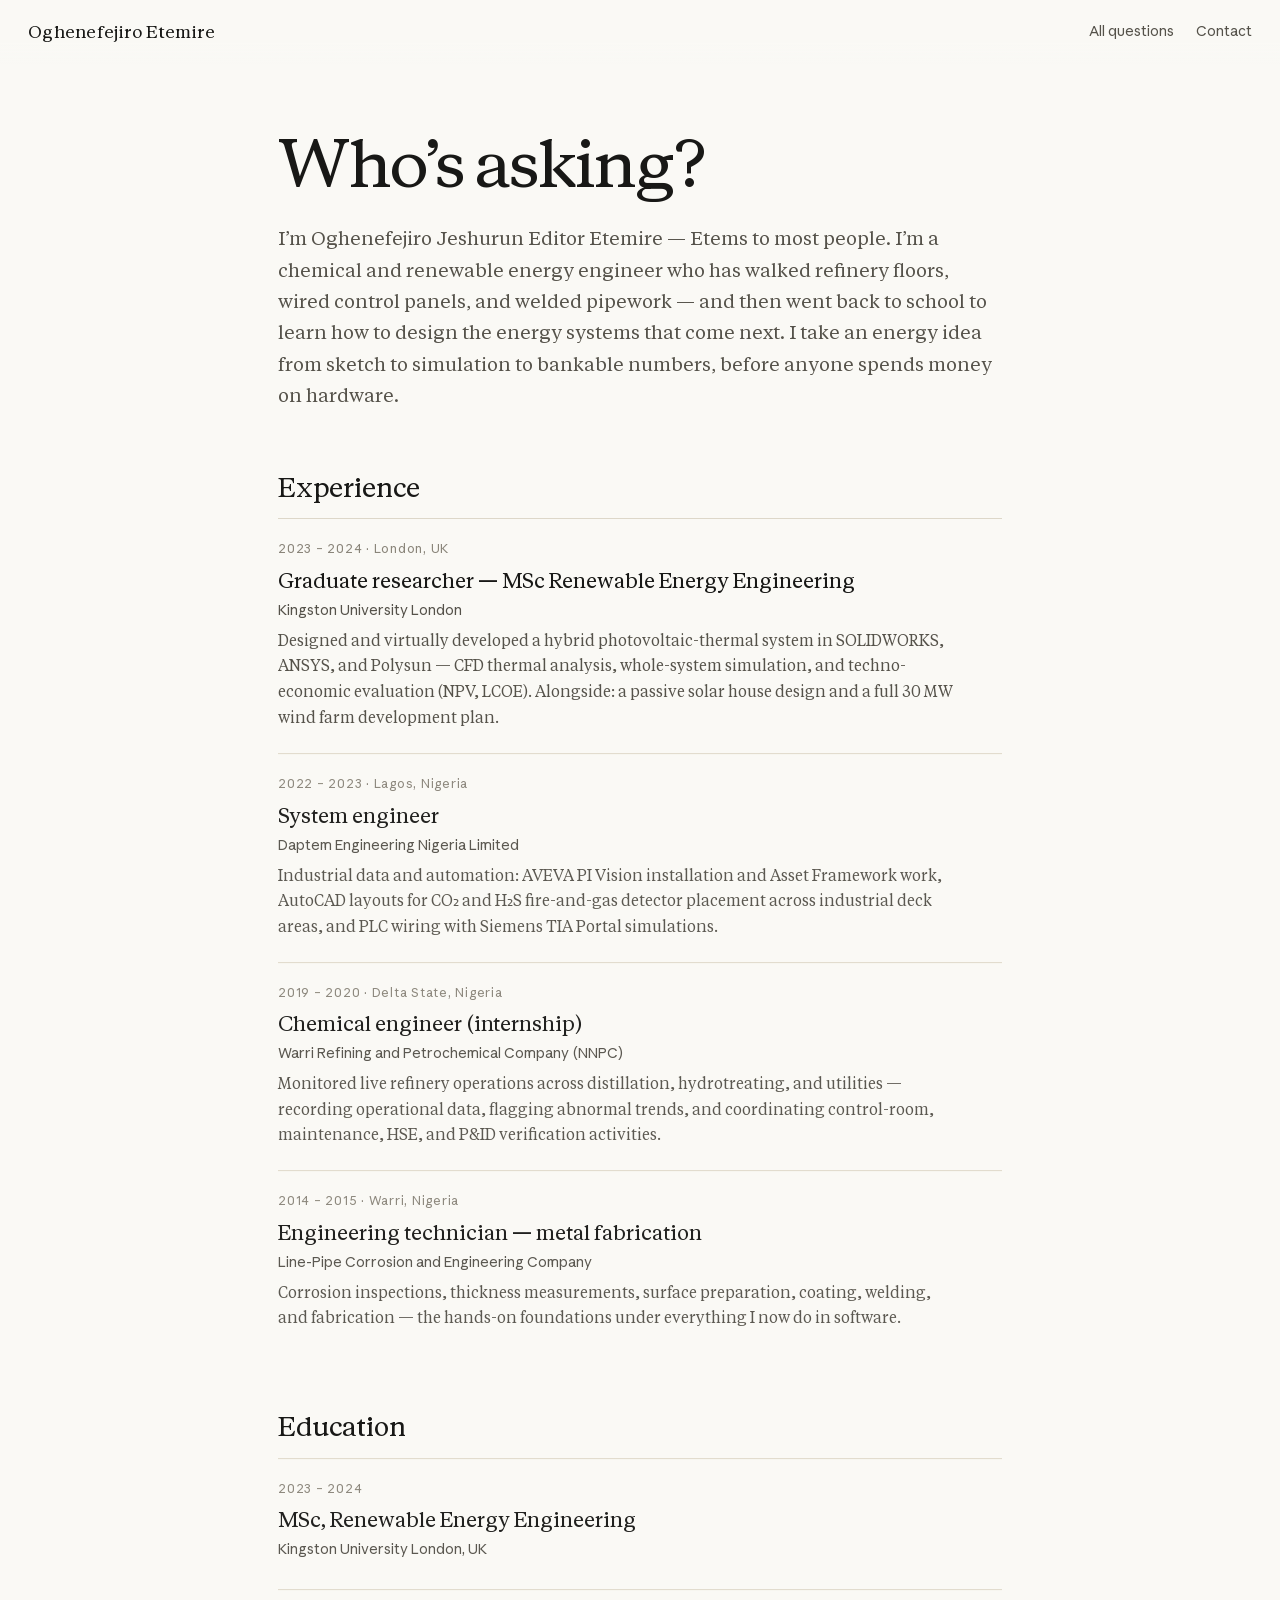
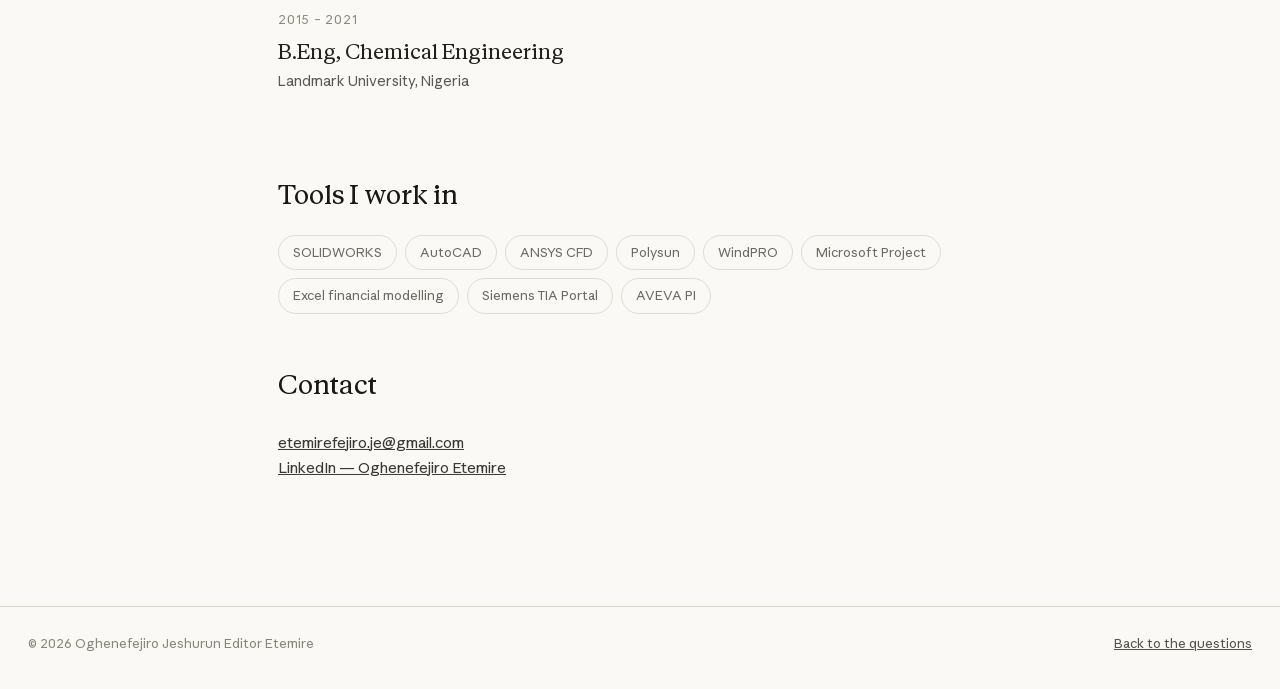
==== about.html @ af683b10 "Portfolio site: question-led constellation homepage, three case studies, interactive Orkney map" ====
<!DOCTYPE html>
<html lang="en">
<head>
<meta charset="utf-8">
<meta name="viewport" content="width=device-width, initial-scale=1">
<title>About — Oghenefejiro Etemire</title>
<meta name="description" content="Chemical and renewable energy engineer: refinery floors, fabrication workshops, industrial automation, and an MSc in Renewable Energy Engineering.">
<link rel="stylesheet" href="css/main.css">
</head>
<body class="no-js">
<script>document.body.classList.remove('no-js')</script>

<header class="top on-paper">
  <a class="brand" href="index.html"><strong>Oghenefejiro Etemire</strong></a>
  <nav>
    <a href="index.html">All questions</a>
    <a href="mailto:etemirefejiro.je@gmail.com">Contact</a>
  </nav>
</header>

<main class="about">
  <h1>Who&rsquo;s asking?</h1>
  <p class="lede">I&rsquo;m Oghenefejiro Jeshurun Editor Etemire &mdash; Etems to most people. I&rsquo;m a chemical and renewable energy engineer who has walked refinery floors, wired control panels, and welded pipework &mdash; and then went back to school to learn how to design the energy systems that come next. I take an energy idea from sketch to simulation to bankable numbers, before anyone spends money on hardware.</p>

  <h2>Experience</h2>

  <div class="xp will-reveal">
    <p class="when">2023 &ndash; 2024 &middot; London, UK</p>
    <h3>Graduate researcher &mdash; MSc Renewable Energy Engineering</h3>
    <p class="org">Kingston University London</p>
    <p>Designed and virtually developed a hybrid photovoltaic-thermal system in SOLIDWORKS, ANSYS, and Polysun &mdash; CFD thermal analysis, whole-system simulation, and techno-economic evaluation (NPV, LCOE). Alongside: a passive solar house design and a full 30&thinsp;MW wind farm development plan.</p>
  </div>

  <div class="xp will-reveal">
    <p class="when">2022 &ndash; 2023 &middot; Lagos, Nigeria</p>
    <h3>System engineer</h3>
    <p class="org">Daptem Engineering Nigeria Limited</p>
    <p>Industrial data and automation: AVEVA PI Vision installation and Asset Framework work, AutoCAD layouts for CO&#8322; and H&#8322;S fire-and-gas detector placement across industrial deck areas, and PLC wiring with Siemens TIA Portal simulations.</p>
  </div>

  <div class="xp will-reveal">
    <p class="when">2019 &ndash; 2020 &middot; Delta State, Nigeria</p>
    <h3>Chemical engineer (internship)</h3>
    <p class="org">Warri Refining and Petrochemical Company (NNPC)</p>
    <p>Monitored live refinery operations across distillation, hydrotreating, and utilities &mdash; recording operational data, flagging abnormal trends, and coordinating control-room, maintenance, HSE, and P&amp;ID verification activities.</p>
  </div>

  <div class="xp will-reveal">
    <p class="when">2014 &ndash; 2015 &middot; Warri, Nigeria</p>
    <h3>Engineering technician &mdash; metal fabrication</h3>
    <p class="org">Line-Pipe Corrosion and Engineering Company</p>
    <p>Corrosion inspections, thickness measurements, surface preparation, coating, welding, and fabrication &mdash; the hands-on foundations under everything I now do in software.</p>
  </div>

  <h2>Education</h2>
  <div class="xp will-reveal">
    <p class="when">2023 &ndash; 2024</p>
    <h3>MSc, Renewable Energy Engineering</h3>
    <p class="org">Kingston University London, UK</p>
  </div>
  <div class="xp will-reveal">
    <p class="when">2015 &ndash; 2021</p>
    <h3>B.Eng, Chemical Engineering</h3>
    <p class="org">Landmark University, Nigeria</p>
  </div>

  <h2>Tools I work in</h2>
  <div class="pill-row will-reveal">
    <span class="pill">SOLIDWORKS</span>
    <span class="pill">AutoCAD</span>
    <span class="pill">ANSYS CFD</span>
    <span class="pill">Polysun</span>
    <span class="pill">WindPRO</span>
    <span class="pill">Microsoft Project</span>
    <span class="pill">Excel financial modelling</span>
    <span class="pill">Siemens TIA Portal</span>
    <span class="pill">AVEVA PI</span>
  </div>

  <h2>Contact</h2>
  <div class="contact-block will-reveal">
    <p><a href="mailto:etemirefejiro.je@gmail.com">etemirefejiro.je@gmail.com</a></p>
    <p><a href="https://www.linkedin.com/in/oghenefejiro-etemire-bb368b223" target="_blank" rel="noopener">LinkedIn &mdash; Oghenefejiro Etemire</a></p>
  </div>
</main>

<footer class="site-foot">
  <span>&copy; 2026 Oghenefejiro Jeshurun Editor Etemire</span>
  <a href="index.html">Back to the questions</a>
</footer>

<script src="vendor/gsap.min.js"></script>
<script src="vendor/ScrollTrigger.min.js"></script>
<script src="js/case.js"></script>
</body>
</html>
---- css/main.css ----
/* ============ Etems — design system ============ */

@font-face {
  font-family: "Etems Display";
  src: url("../assets/fonts/AnthropicSerif_Roman_Web-s.p.0974051x8mlf0.woff2") format("woff2");
  font-weight: 400; font-style: normal; font-display: swap;
}
@font-face {
  font-family: "Etems Display";
  src: url("../assets/fonts/AnthropicSerif_Italic_Web-s.p.0gh_wrgthn62t.woff2") format("woff2");
  font-weight: 400; font-style: italic; font-display: swap;
}
@font-face {
  font-family: "Etems Sans";
  src: url("../assets/fonts/AnthropicSans_Roman_Web-s.p.0g0iw7wqvowb5.woff2") format("woff2");
  font-weight: 400; font-style: normal; font-display: swap;
}
@font-face {
  font-family: "Etems Text";
  src: url("../assets/fonts/TiemposText_Regular-s.p.0w24c-~q~094g.woff2") format("woff2");
  font-weight: 400; font-style: normal; font-display: swap;
}

:root {
  --paper: #faf9f5;
  --paper-deep: #f0ede4;
  --ink: #181816;
  --ink-soft: #55524a;
  --ink-faint: #8a857a;
  --hair: #ddd7c9;
  --house: #a56a2f;
  --wind: #33658a;
  --pvt: #bc4b26;
  --serif: "Etems Display", "Fraunces", Georgia, serif;
  --text: "Etems Text", "Source Serif 4", Georgia, serif;
  --sans: "Etems Sans", "Inter", -apple-system, "Segoe UI", sans-serif;
}

* { margin: 0; padding: 0; box-sizing: border-box; }
html { scroll-behavior: smooth; }
body {
  background: var(--paper);
  color: var(--ink);
  font-family: var(--text);
  font-size: 17px;
  line-height: 1.65;
  -webkit-font-smoothing: antialiased;
}
img { max-width: 100%; display: block; }
a { color: inherit; }

::selection { background: #e8dfc8; }

/* ---------- header ---------- */
.top {
  position: fixed; inset: 0 0 auto 0; z-index: 100;
  display: flex; justify-content: space-between; align-items: center;
  padding: 18px 28px;
  font-family: var(--sans); font-size: 14px;
  pointer-events: none;
}
.top > * { pointer-events: auto; }
.top .brand { text-decoration: none; letter-spacing: 0.02em; }
.top .brand strong { font-family: var(--serif); font-size: 17px; font-weight: 400; }
.top nav { display: flex; gap: 22px; }
.top nav a { text-decoration: none; color: var(--ink-soft); transition: color .2s; }
.top nav a:hover { color: var(--ink); }
.top.on-paper { background: linear-gradient(var(--paper) 65%, transparent); }

/* ---------- constellation (home) ---------- */
#cosmos-wrap {
  position: fixed; inset: 0; overflow: hidden;
  cursor: grab; touch-action: none;
}
#cosmos-wrap.dragging { cursor: grabbing; }
#cosmos { position: absolute; transform-origin: 0 0; will-change: transform; }
#wires { position: absolute; inset: 0; overflow: visible; pointer-events: none; }
#wires line { stroke: var(--hair); stroke-width: 1; }

.giant {
  position: absolute; font-family: var(--serif); font-weight: 400;
  font-size: 150px; line-height: 0.95; letter-spacing: -0.01em;
  pointer-events: none; user-select: none;
}

.q-node { position: absolute; width: 300px; text-align: center; }
.q-node h2 { font-family: var(--serif); font-weight: 400; font-size: 27px; line-height: 1.25; margin-bottom: 8px; }
.q-node h2 a { text-decoration: none; }
.q-node h2 a:hover { font-style: italic; }
.q-node p { font-family: var(--sans); font-size: 13.5px; color: var(--ink-soft); line-height: 1.5; }
.q-node .go {
  display: inline-block; margin-top: 10px; font-family: var(--sans); font-size: 13px;
  text-decoration: none; border-bottom: 1px solid var(--ink); padding-bottom: 1px;
}
.q-node .go:hover { border-color: transparent; }

.tile {
  position: absolute; display: block; overflow: hidden;
  background: #fff; border: 1px solid rgba(0,0,0,.08);
  transition: transform .25s ease, box-shadow .25s ease;
}
.tile img { width: 100%; height: 100%; object-fit: cover; }
.tile:hover { transform: scale(1.5); box-shadow: 0 6px 24px rgba(20,20,15,.18); z-index: 60; }
.tile:focus-visible { outline: 2px solid var(--ink); outline-offset: 2px; }

.hud {
  position: fixed; z-index: 90; font-family: var(--sans); font-size: 13px;
  color: var(--ink-soft); user-select: none;
}
.hud.hint { left: 24px; bottom: 22px; background: var(--paper); border: 1px solid var(--hair); padding: 8px 14px; border-radius: 6px; }
.hud.zoom { right: 24px; bottom: 22px; display: flex; gap: 8px; align-items: center; }
.hud.zoom button {
  width: 34px; height: 34px; font-size: 17px; cursor: pointer;
  background: var(--paper); border: 1px solid var(--hair); border-radius: 6px;
  color: var(--ink); font-family: var(--sans);
}
.hud.zoom button:hover { background: var(--paper-deep); }

/* mobile home fallback */
#mobile-home { display: none; }
@media (max-width: 760px) {
  #cosmos-wrap, .hud { display: none; }
  #mobile-home { display: block; padding: 110px 24px 60px; }
  #mobile-home .lede { font-family: var(--serif); font-size: 42px; line-height: 1.1; margin-bottom: 36px; }
  .m-q { display: block; text-decoration: none; border-top: 1px solid var(--hair); padding: 26px 0; }
  .m-q h2 { font-family: var(--serif); font-size: 24px; font-weight: 400; margin-bottom: 6px; }
  .m-q p { font-family: var(--sans); font-size: 14px; color: var(--ink-soft); }
  .m-q .strip { display: flex; gap: 6px; margin-top: 14px; }
  .m-q .strip img { width: 56px; height: 56px; object-fit: cover; border: 1px solid rgba(0,0,0,.08); }
}

/* ---------- case pages ---------- */
.case { max-width: 1060px; margin: 0 auto; padding: 0 28px; }

.case-hero { min-height: 88vh; display: flex; flex-direction: column; justify-content: center; padding-top: 90px; }
.kicker {
  font-family: var(--sans); font-size: 13px; letter-spacing: 0.14em; text-transform: uppercase;
  color: var(--accent, var(--ink-soft)); margin-bottom: 22px;
}
.case-hero h1 {
  font-family: var(--serif); font-weight: 400;
  font-size: clamp(44px, 7.2vw, 92px); line-height: 1.02; letter-spacing: -0.015em;
  max-width: 15ch;
}
.standfirst { max-width: 62ch; margin-top: 30px; font-size: 20px; line-height: 1.6; color: var(--ink-soft); }
.meta-row {
  display: flex; flex-wrap: wrap; gap: 34px; margin-top: 44px;
  font-family: var(--sans); font-size: 13.5px;
}
.meta-row div span { display: block; color: var(--ink-faint); font-size: 12px; margin-bottom: 3px; }
.scroll-cue { margin-top: 60px; font-family: var(--sans); font-size: 13px; color: var(--ink-faint); }

.chapter { padding: 90px 0 30px; }
.chapter > h2 { font-family: var(--serif); font-weight: 400; font-size: clamp(28px, 3.6vw, 44px); max-width: 20ch; line-height: 1.15; margin-bottom: 18px; }
.chapter > .body { max-width: 66ch; color: var(--ink-soft); }
.chapter > .body + .body { margin-top: 14px; }
.chapter .note { font-family: var(--sans); font-size: 13px; color: var(--ink-faint); margin-top: 10px; }

.figure { margin: 46px 0; }
.figure img { width: 100%; border: 1px solid rgba(0,0,0,.07); background: #fff; }
.figure figcaption { font-family: var(--sans); font-size: 13px; color: var(--ink-faint); margin-top: 10px; }
.fig-pair { display: grid; grid-template-columns: 1fr 1fr; gap: 18px; margin: 46px 0; }
.fig-pair figure { margin: 0; }
.fig-pair img { width: 100%; border: 1px solid rgba(0,0,0,.07); background: #fff; }
.fig-pair figcaption { font-family: var(--sans); font-size: 13px; color: var(--ink-faint); margin-top: 10px; }
@media (max-width: 700px) { .fig-pair { grid-template-columns: 1fr; } }

.stats { display: grid; grid-template-columns: repeat(auto-fit, minmax(190px, 1fr)); gap: 1px; background: var(--hair); border: 1px solid var(--hair); margin: 60px 0; }
.stat { background: var(--paper); padding: 26px 22px; }
.stat b { display: block; font-family: var(--serif); font-weight: 400; font-size: clamp(30px, 3.4vw, 44px); line-height: 1.05; }
.stat span { font-family: var(--sans); font-size: 13px; color: var(--ink-soft); display: block; margin-top: 8px; line-height: 1.45; }

.gallery { display: grid; grid-template-columns: repeat(auto-fill, minmax(150px, 1fr)); gap: 10px; margin: 40px 0; }
.gallery a { display: block; aspect-ratio: 4/3; overflow: hidden; background: #fff; border: 1px solid rgba(0,0,0,.07); }
.gallery img { width: 100%; height: 100%; object-fit: cover; transition: transform .3s; }
.gallery a:hover img { transform: scale(1.07); }

.downloads { margin: 60px 0 0; border-top: 1px solid var(--hair); }
.downloads h3 { font-family: var(--serif); font-weight: 400; font-size: 24px; padding: 28px 0 6px; }
.downloads p.sub { font-family: var(--sans); font-size: 13.5px; color: var(--ink-faint); margin-bottom: 18px; }
.dl-row {
  display: flex; justify-content: space-between; align-items: baseline; gap: 18px;
  padding: 13px 2px; border-top: 1px solid var(--paper-deep);
  font-family: var(--sans); font-size: 14.5px; text-decoration: none;
}
.dl-row:hover { background: #f4f1e8; }
.dl-row .kind { color: var(--ink-faint); font-size: 12.5px; white-space: nowrap; }

.next-q { margin: 90px 0 0; border-top: 1px solid var(--hair); padding: 54px 0 80px; }
.next-q .lbl { font-family: var(--sans); font-size: 13px; letter-spacing: .14em; text-transform: uppercase; color: var(--ink-faint); margin-bottom: 12px; }
.next-q a { font-family: var(--serif); font-size: clamp(26px, 3.4vw, 40px); line-height: 1.15; text-decoration: none; }
.next-q a:hover { font-style: italic; }

/* wind map */
#map-section { margin: 50px 0; }
#windmap { height: 560px; border: 1px solid var(--hair); background: #e8e6df; }
.map-controls { display: flex; flex-wrap: wrap; gap: 8px; margin: 14px 0 8px; font-family: var(--sans); font-size: 13.5px; }
.map-controls button {
  padding: 8px 14px; cursor: pointer; border-radius: 20px;
  background: var(--paper); border: 1px solid var(--hair); font-family: var(--sans); font-size: 13px; color: var(--ink-soft);
}
.map-controls button.active { background: var(--ink); color: var(--paper); border-color: var(--ink); }
#map-legend { margin-top: 10px; min-height: 20px; }
#map-legend img { max-height: 150px; border: 1px solid var(--hair); background: #fff; }
#map-legend .cap { font-family: var(--sans); font-size: 12.5px; color: var(--ink-faint); margin-top: 6px; }
.leaflet-container { font-family: var(--sans); }
.wtg-dot {
  background: #fff; border: 2px solid var(--wind); border-radius: 50%;
  box-shadow: 0 1px 4px rgba(0,0,0,.35);
}

/* about */
.about { max-width: 780px; margin: 0 auto; padding: 130px 28px 90px; }
.about h1 { font-family: var(--serif); font-weight: 400; font-size: clamp(40px, 6vw, 64px); line-height: 1.05; margin-bottom: 28px; }
.about .lede { font-size: 19px; color: var(--ink-soft); max-width: 60ch; }
.about h2 { font-family: var(--serif); font-weight: 400; font-size: 26px; margin: 54px 0 8px; }
.xp { border-top: 1px solid var(--hair); padding: 20px 0; }
.xp .when { font-family: var(--sans); font-size: 12.5px; color: var(--ink-faint); letter-spacing: .06em; }
.xp h3 { font-family: var(--serif); font-weight: 400; font-size: 20px; margin: 4px 0 2px; }
.xp .org { font-family: var(--sans); font-size: 14px; color: var(--ink-soft); margin-bottom: 8px; }
.xp p { font-size: 15.5px; color: var(--ink-soft); max-width: 68ch; }
.pill-row { display: flex; flex-wrap: wrap; gap: 8px; margin-top: 14px; }
.pill { font-family: var(--sans); font-size: 13px; border: 1px solid var(--hair); border-radius: 20px; padding: 6px 14px; color: var(--ink-soft); }
.contact-block { margin-top: 20px; font-family: var(--sans); font-size: 15px; }
.contact-block a { color: var(--ink); }

/* footer */
.site-foot {
  border-top: 1px solid var(--hair); margin-top: 40px;
  padding: 26px 28px 34px; display: flex; justify-content: space-between; flex-wrap: wrap; gap: 12px;
  font-family: var(--sans); font-size: 13px; color: var(--ink-faint);
}
.site-foot a { color: var(--ink-soft); }

/* reveal animation base state (GSAP takes over) */
.will-reveal { opacity: 0; transform: translateY(28px); }
.no-js .will-reveal { opacity: 1; transform: none; }
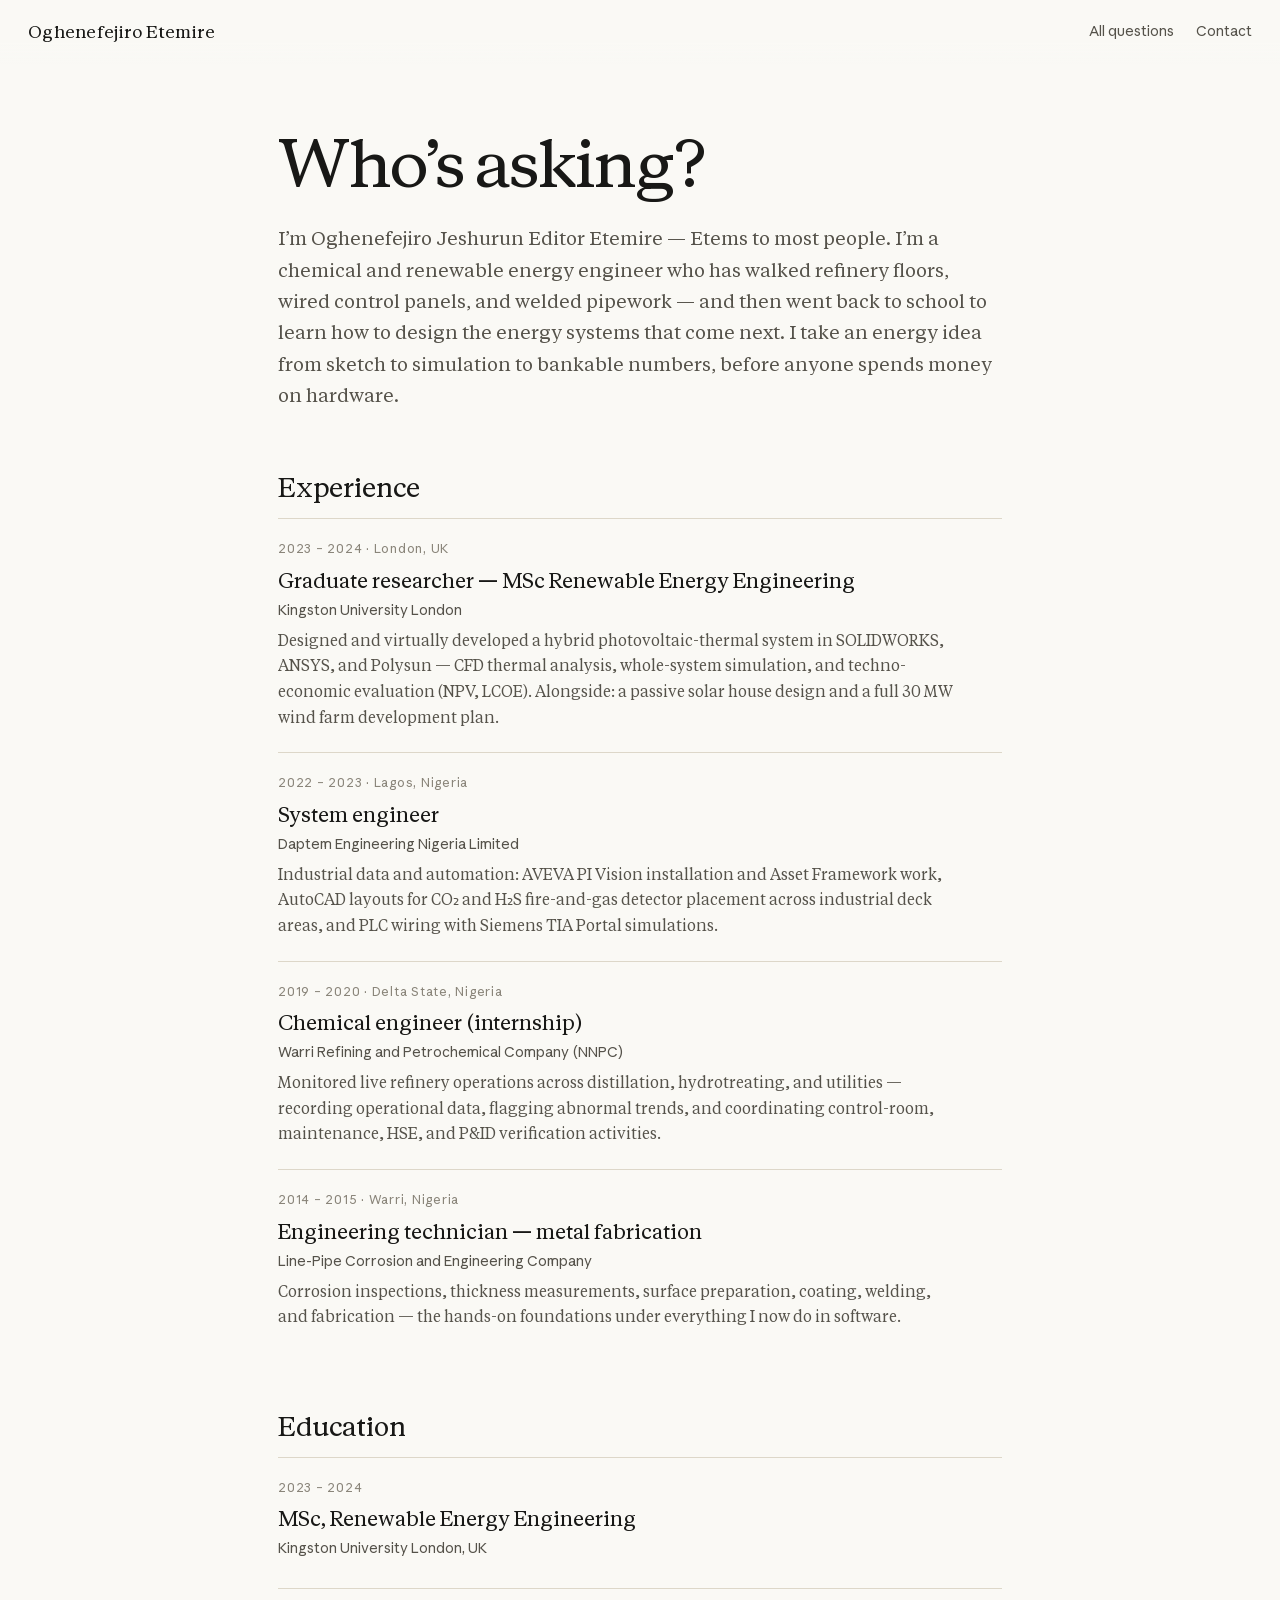
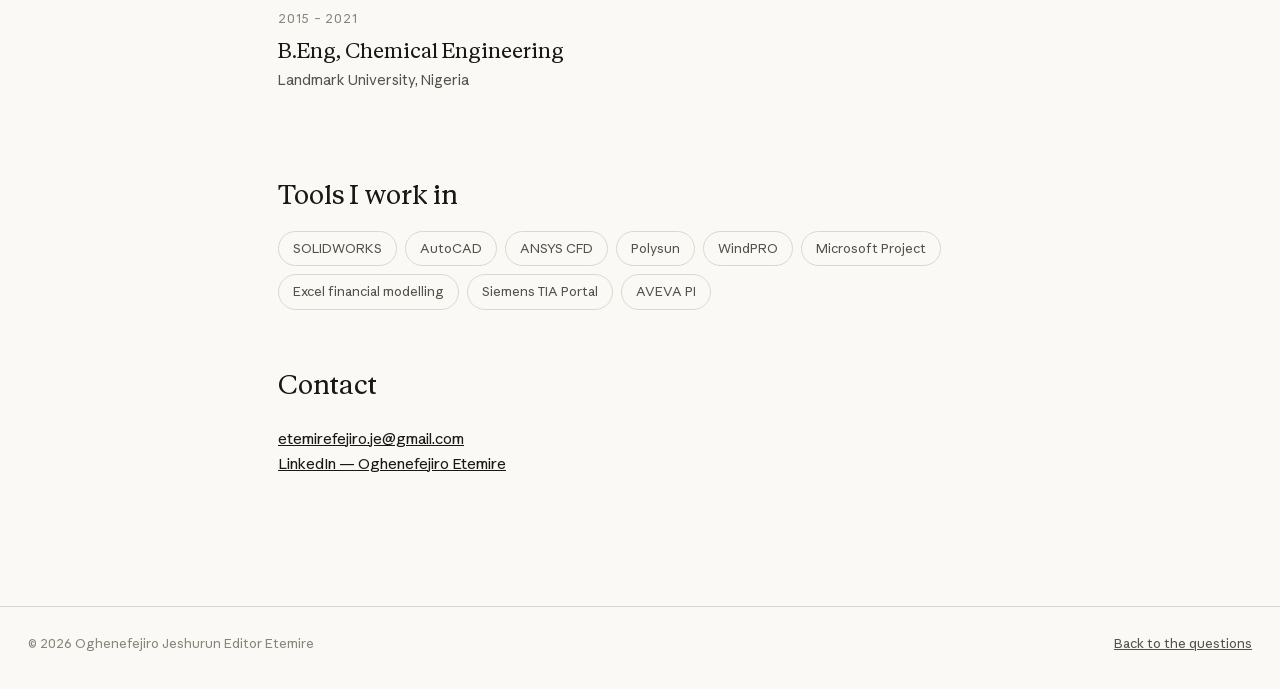
==== commit e0db6a60: "Add serif question-mark favicon (SVG + PNG fallbacks) across all pages" ====
--- a/about.html
+++ b/about.html
@@ -6,6 +6,9 @@
 <title>About — Oghenefejiro Etemire</title>
 <meta name="description" content="Chemical and renewable energy engineer: refinery floors, fabrication workshops, industrial automation, and an MSc in Renewable Energy Engineering.">
 <link rel="stylesheet" href="css/main.css">
+<link rel="icon" href="assets/img/favicon.svg" type="image/svg+xml">
+<link rel="icon" href="assets/img/favicon-32.png" sizes="32x32" type="image/png">
+<link rel="apple-touch-icon" href="assets/img/apple-touch-icon.png">
 </head>
 <body class="no-js">
 <script>document.body.classList.remove('no-js')</script>
--- a/css/main.css
+++ b/css/main.css
@@ -97,10 +97,19 @@
 .tile {
   position: absolute; display: block; overflow: hidden;
   background: #fff; border: 1px solid rgba(0,0,0,.08);
-  transition: transform .25s ease, box-shadow .25s ease;
-}
-.tile img { width: 100%; height: 100%; object-fit: cover; }
-.tile:hover { transform: scale(1.5); box-shadow: 0 6px 24px rgba(20,20,15,.18); z-index: 60; }
+  animation: tile-float 6s ease-in-out infinite alternate;
+  transition: box-shadow .25s ease;
+}
+@keyframes tile-float {
+  from { transform: translate(3px, -6px); }
+  to   { transform: translate(-3px, 6px); }
+}
+.tile img {
+  width: 100%; height: 100%; object-fit: cover;
+  transition: transform .25s ease;
+}
+.tile:hover { box-shadow: 0 6px 24px rgba(20,20,15,.18); z-index: 60; }
+.tile:hover img { transform: scale(1.35); }
 .tile:focus-visible { outline: 2px solid var(--ink); outline-offset: 2px; }
 
 .hud {
@@ -115,6 +124,61 @@
   color: var(--ink); font-family: var(--sans);
 }
 .hud.zoom button:hover { background: var(--paper-deep); }
+
+/* preview card (click a tile) */
+#card-backdrop {
+  position: fixed; inset: 0; z-index: 180;
+  background: rgba(250, 249, 245, 0.82);
+  opacity: 0; visibility: hidden; pointer-events: none;
+  transition: opacity .38s ease, visibility 0s linear .38s;
+}
+body.card-open #card-backdrop {
+  opacity: 1; visibility: visible; pointer-events: auto;
+  transition: opacity .38s ease;
+}
+
+#preview-card {
+  opacity: 0; visibility: hidden; pointer-events: none;
+  transform: scale(0.9) translateY(26px);
+  transition:
+    opacity .26s ease,
+    transform .3s cubic-bezier(.4, 0, .7, .4),
+    visibility 0s linear .3s;
+}
+#preview-card.open {
+  opacity: 1; visibility: visible; pointer-events: auto;
+  transform: scale(1) translateY(0);
+  transition:
+    opacity .3s ease,
+    transform .5s cubic-bezier(.3, 1.35, .45, 1);
+}
+#preview-card {
+  position: fixed; z-index: 200; left: 50%; top: 50%;
+  translate: -50% -50%;
+  width: min(420px, calc(100vw - 40px));
+}
+#preview-card {
+  background: #fff; border: 1px solid var(--hair);
+  box-shadow: 0 18px 60px rgba(20, 20, 15, 0.18);
+  padding: 18px 18px 22px;
+}
+#preview-card .pc-img { width: 100%; max-height: 300px; object-fit: cover; border: 1px solid rgba(0,0,0,.06); }
+#preview-card .pc-kicker { font-family: var(--sans); font-size: 11.5px; letter-spacing: .12em; text-transform: uppercase; color: var(--ink-faint); margin: 16px 0 6px; }
+#preview-card .pc-title { font-family: var(--serif); font-weight: 400; font-size: 25px; line-height: 1.2; }
+#preview-card .pc-blurb { font-size: 14.5px; color: var(--ink-soft); margin: 8px 0 16px; line-height: 1.55; }
+#preview-card .pc-go {
+  font-family: var(--sans); font-size: 14px; text-decoration: none;
+  border: 1px solid var(--ink); padding: 9px 16px; display: inline-block;
+  background: var(--ink); color: var(--paper); border-radius: 4px;
+}
+#preview-card .pc-go:hover { background: #33322e; }
+#preview-card .pc-close {
+  position: absolute; top: 10px; right: 10px; z-index: 5;
+  width: 30px; height: 30px; border-radius: 50%; cursor: pointer;
+  background: var(--paper); border: 1px solid var(--hair);
+  font-size: 17px; line-height: 1; color: var(--ink-soft);
+}
+#preview-card .pc-close:hover { color: var(--ink); }
 
 /* mobile home fallback */
 #mobile-home { display: none; }
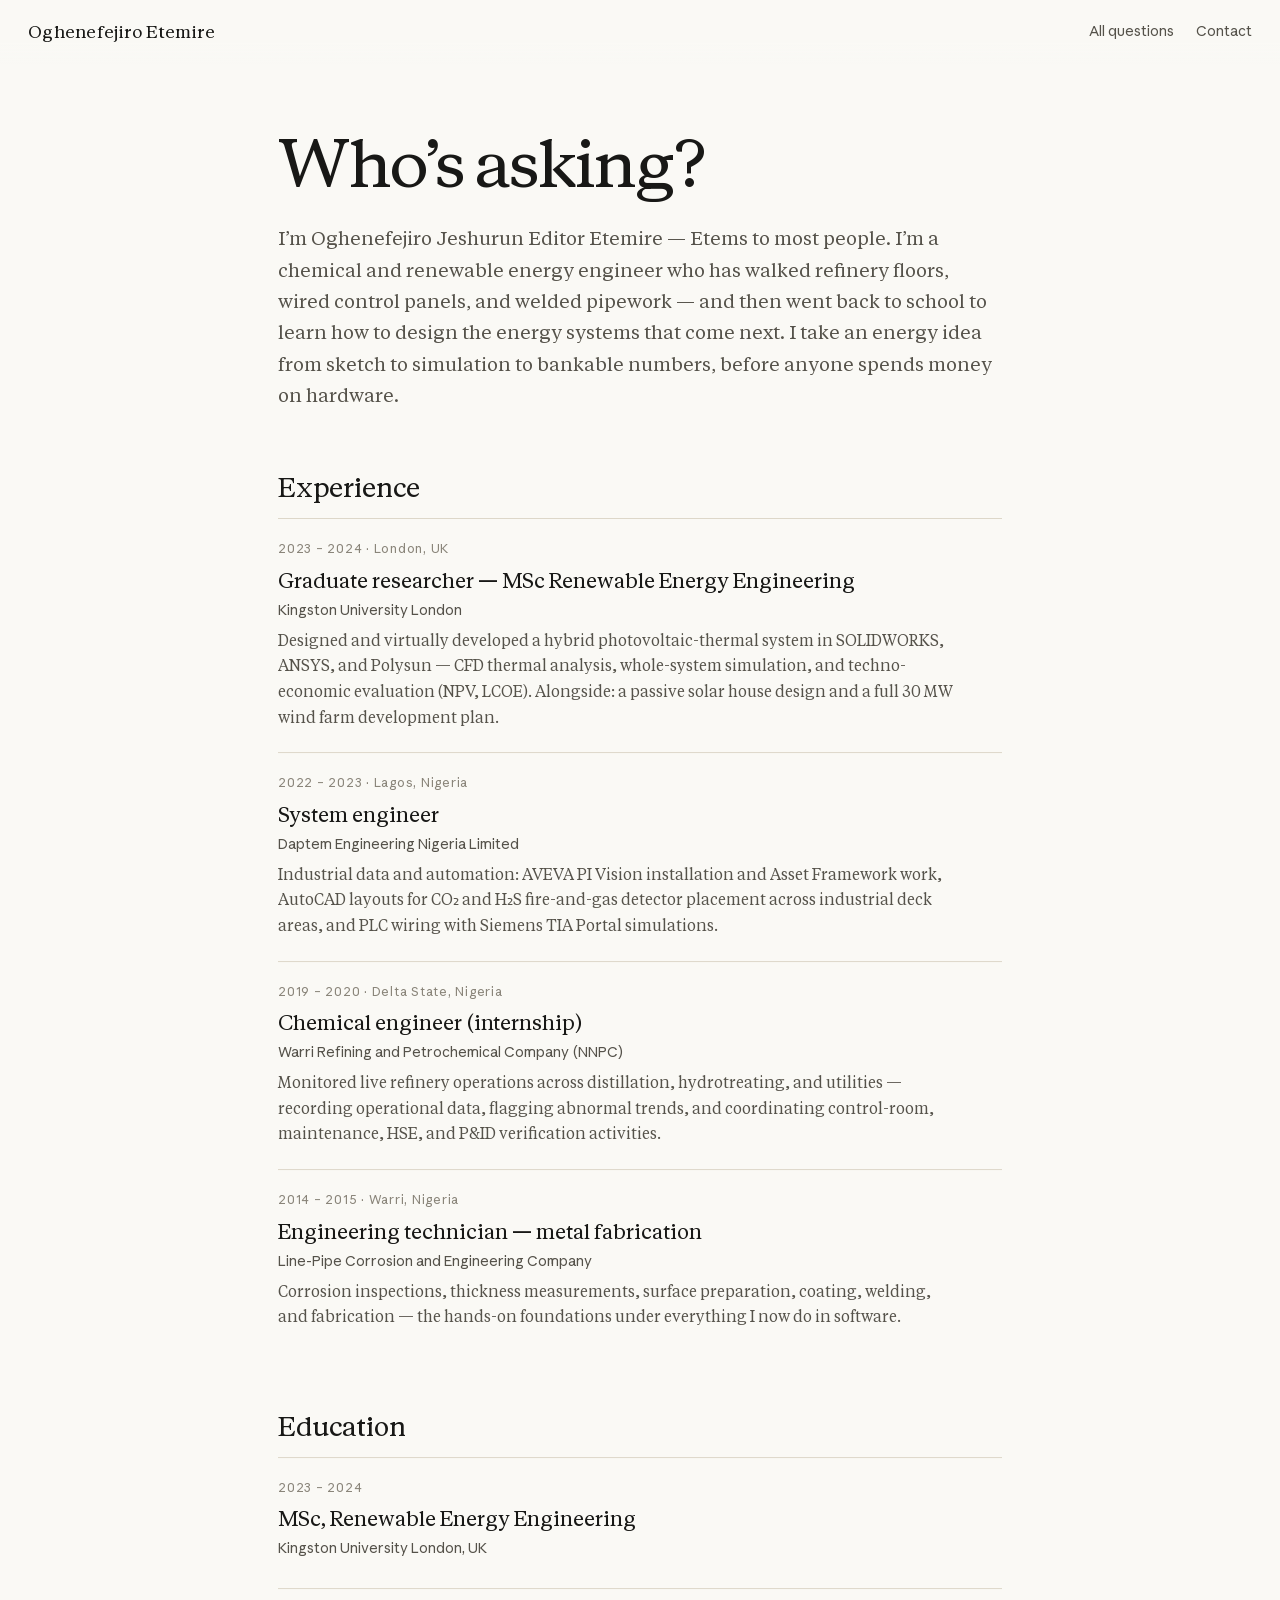
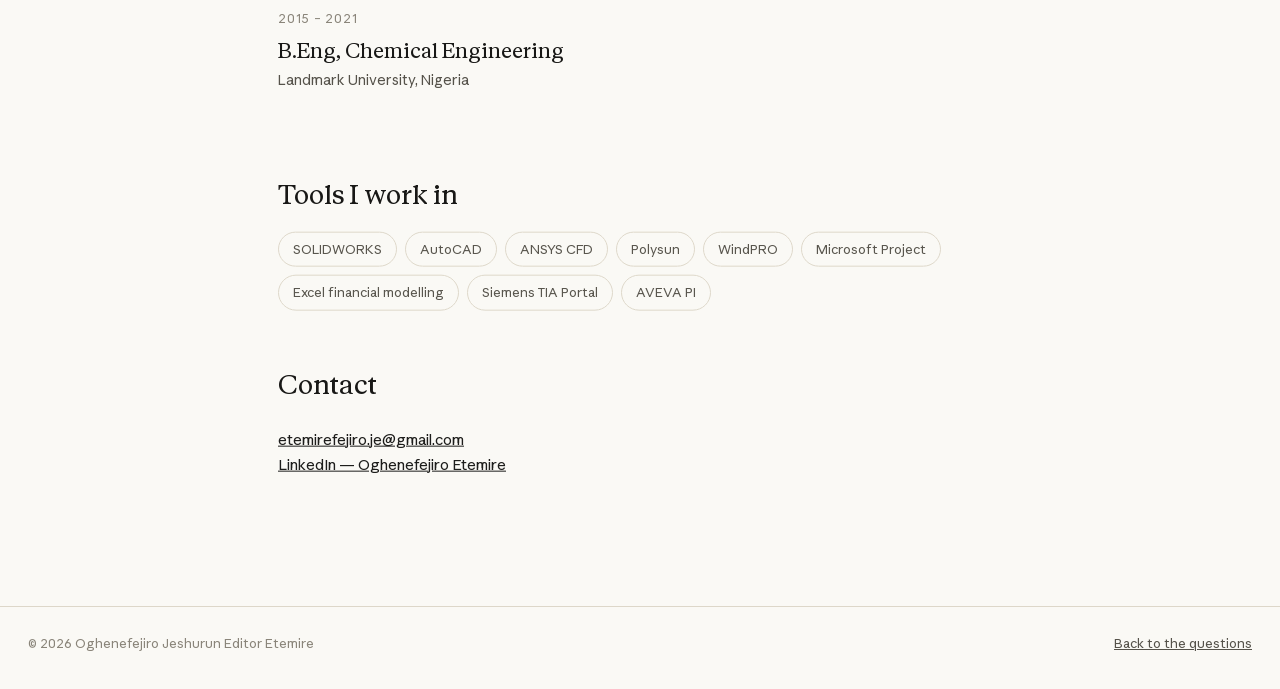
==== commit 78811d4d: "OG card with portrait, full social meta on all pages, larger question titles and descriptions" ====
--- a/about.html
+++ b/about.html
@@ -5,6 +5,20 @@
 <meta name="viewport" content="width=device-width, initial-scale=1">
 <title>About — Oghenefejiro Etemire</title>
 <meta name="description" content="Chemical and renewable energy engineer: refinery floors, fabrication workshops, industrial automation, and an MSc in Renewable Energy Engineering.">
+<meta name="author" content="Oghenefejiro Jeshurun Editor Etemire">
+<meta name="theme-color" content="#faf9f5">
+<meta property="og:type" content="profile">
+<meta property="og:site_name" content="Oghenefejiro Etemire — Keep asking.">
+<meta property="og:url" content="https://e-e-ewoma-zino.github.io/engineer-portfolio/about.html">
+<meta property="og:title" content="Who's asking? — Oghenefejiro Etemire">
+<meta property="og:description" content="Chemical and renewable energy engineer: refinery floors, fabrication workshops, industrial automation, and an MSc in Renewable Energy Engineering.">
+<meta property="og:image" content="https://e-e-ewoma-zino.github.io/engineer-portfolio/assets/img/og.jpg">
+<meta property="og:image:width" content="1200">
+<meta property="og:image:height" content="630">
+<meta name="twitter:card" content="summary_large_image">
+<meta name="twitter:title" content="Who's asking? — Oghenefejiro Etemire">
+<meta name="twitter:description" content="From refinery floors to renewable energy design — the engineer behind the questions.">
+<meta name="twitter:image" content="https://e-e-ewoma-zino.github.io/engineer-portfolio/assets/img/og.jpg">
 <link rel="stylesheet" href="css/main.css">
 <link rel="icon" href="assets/img/favicon.svg" type="image/svg+xml">
 <link rel="icon" href="assets/img/favicon-32.png" sizes="32x32" type="image/png">
--- a/css/main.css
+++ b/css/main.css
@@ -83,14 +83,14 @@
   pointer-events: none; user-select: none;
 }
 
-.q-node { position: absolute; width: 300px; text-align: center; }
-.q-node h2 { font-family: var(--serif); font-weight: 400; font-size: 27px; line-height: 1.25; margin-bottom: 8px; }
+.q-node { position: absolute; width: 440px; text-align: center; }
+.q-node h2 { font-family: var(--serif); font-weight: 400; font-size: 46px; line-height: 1.15; margin-bottom: 12px; }
 .q-node h2 a { text-decoration: none; }
 .q-node h2 a:hover { font-style: italic; }
-.q-node p { font-family: var(--sans); font-size: 13.5px; color: var(--ink-soft); line-height: 1.5; }
+.q-node p { font-family: var(--sans); font-size: 24px; color: var(--ink-soft); line-height: 1.45; }
 .q-node .go {
-  display: inline-block; margin-top: 10px; font-family: var(--sans); font-size: 13px;
-  text-decoration: none; border-bottom: 1px solid var(--ink); padding-bottom: 1px;
+  display: inline-block; margin-top: 14px; font-family: var(--sans); font-size: 19px;
+  text-decoration: none; border-bottom: 1.5px solid var(--ink); padding-bottom: 2px;
 }
 .q-node .go:hover { border-color: transparent; }
 
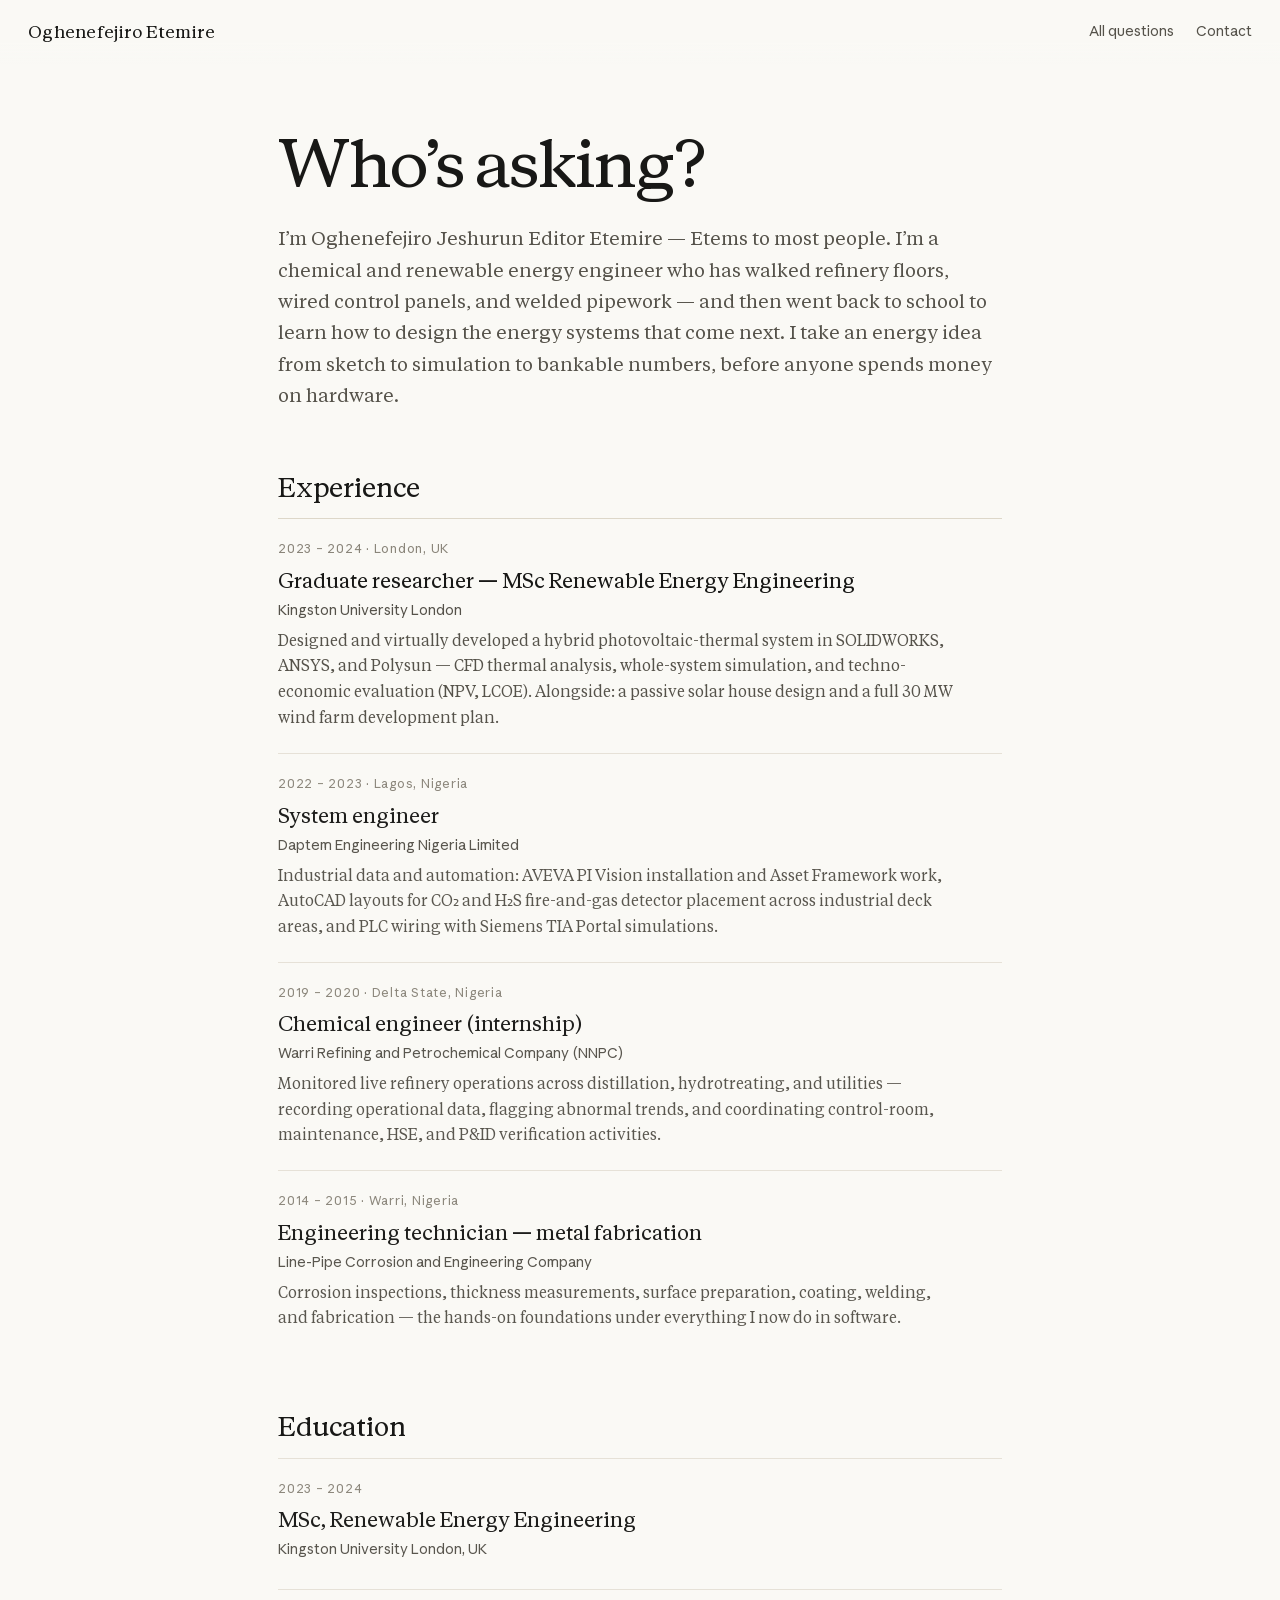
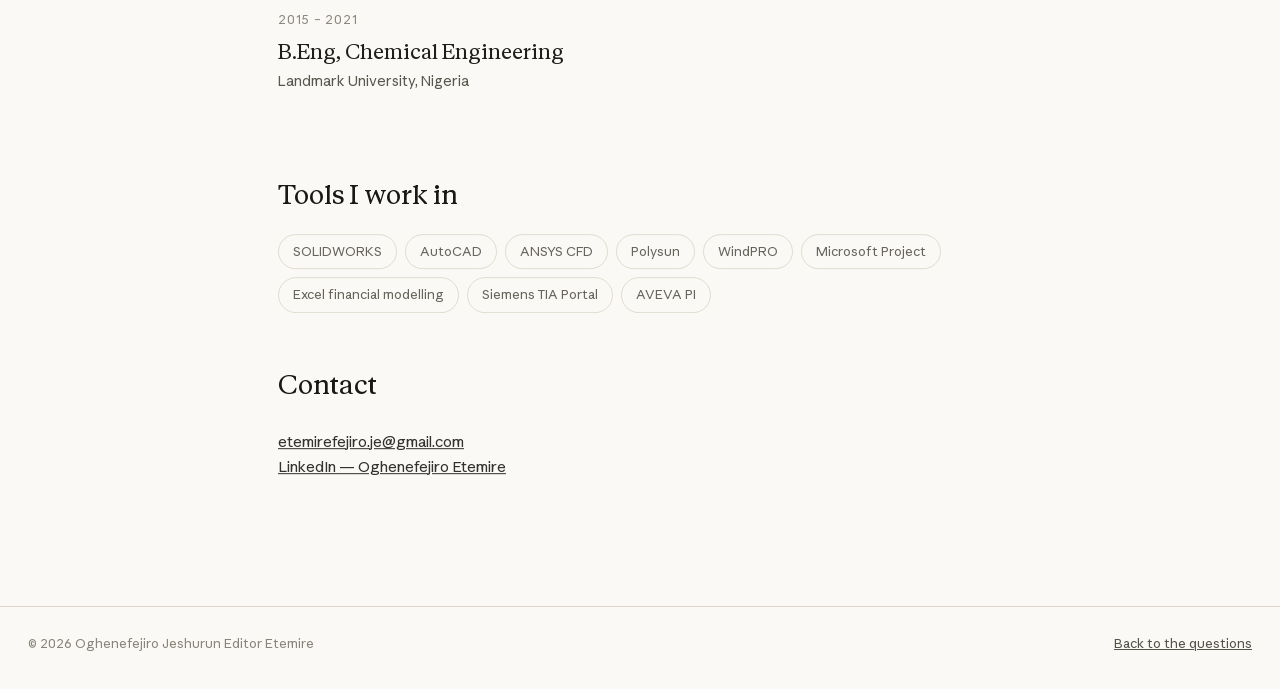
==== commit a691f4f3: "Use relative paths for og:image; drop hardcoded og:url" ====
--- a/about.html
+++ b/about.html
@@ -9,16 +9,15 @@
 <meta name="theme-color" content="#faf9f5">
 <meta property="og:type" content="profile">
 <meta property="og:site_name" content="Oghenefejiro Etemire — Keep asking.">
-<meta property="og:url" content="https://e-e-ewoma-zino.github.io/engineer-portfolio/about.html">
 <meta property="og:title" content="Who's asking? — Oghenefejiro Etemire">
 <meta property="og:description" content="Chemical and renewable energy engineer: refinery floors, fabrication workshops, industrial automation, and an MSc in Renewable Energy Engineering.">
-<meta property="og:image" content="https://e-e-ewoma-zino.github.io/engineer-portfolio/assets/img/og.jpg">
+<meta property="og:image" content="assets/img/og.jpg">
 <meta property="og:image:width" content="1200">
 <meta property="og:image:height" content="630">
 <meta name="twitter:card" content="summary_large_image">
 <meta name="twitter:title" content="Who's asking? — Oghenefejiro Etemire">
 <meta name="twitter:description" content="From refinery floors to renewable energy design — the engineer behind the questions.">
-<meta name="twitter:image" content="https://e-e-ewoma-zino.github.io/engineer-portfolio/assets/img/og.jpg">
+<meta name="twitter:image" content="assets/img/og.jpg">
 <link rel="stylesheet" href="css/main.css">
 <link rel="icon" href="assets/img/favicon.svg" type="image/svg+xml">
 <link rel="icon" href="assets/img/favicon-32.png" sizes="32x32" type="image/png">
--- a/css/main.css
+++ b/css/main.css
@@ -183,8 +183,13 @@
 /* mobile home fallback */
 #mobile-home { display: none; }
 @media (max-width: 760px) {
-  #cosmos-wrap, .hud { display: none; }
-  #mobile-home { display: block; padding: 110px 24px 60px; }
+  #cosmos-wrap, .hud, .hud.zoom, .hud.hint, #preview-card, #card-backdrop { display: none; }
+  .top { padding: 14px 18px; flex-wrap: wrap; gap: 4px 14px; }
+  .top .brand { white-space: nowrap; }
+  .top .brand strong { font-size: 15px; }
+  .top nav { gap: 14px; font-size: 13px; flex-wrap: wrap; }
+  .top nav a { white-space: nowrap; }
+  #mobile-home { display: block; padding: 120px 24px 60px; }
   #mobile-home .lede { font-family: var(--serif); font-size: 42px; line-height: 1.1; margin-bottom: 36px; }
   .m-q { display: block; text-decoration: none; border-top: 1px solid var(--hair); padding: 26px 0; }
   .m-q h2 { font-family: var(--serif); font-size: 24px; font-weight: 400; margin-bottom: 6px; }
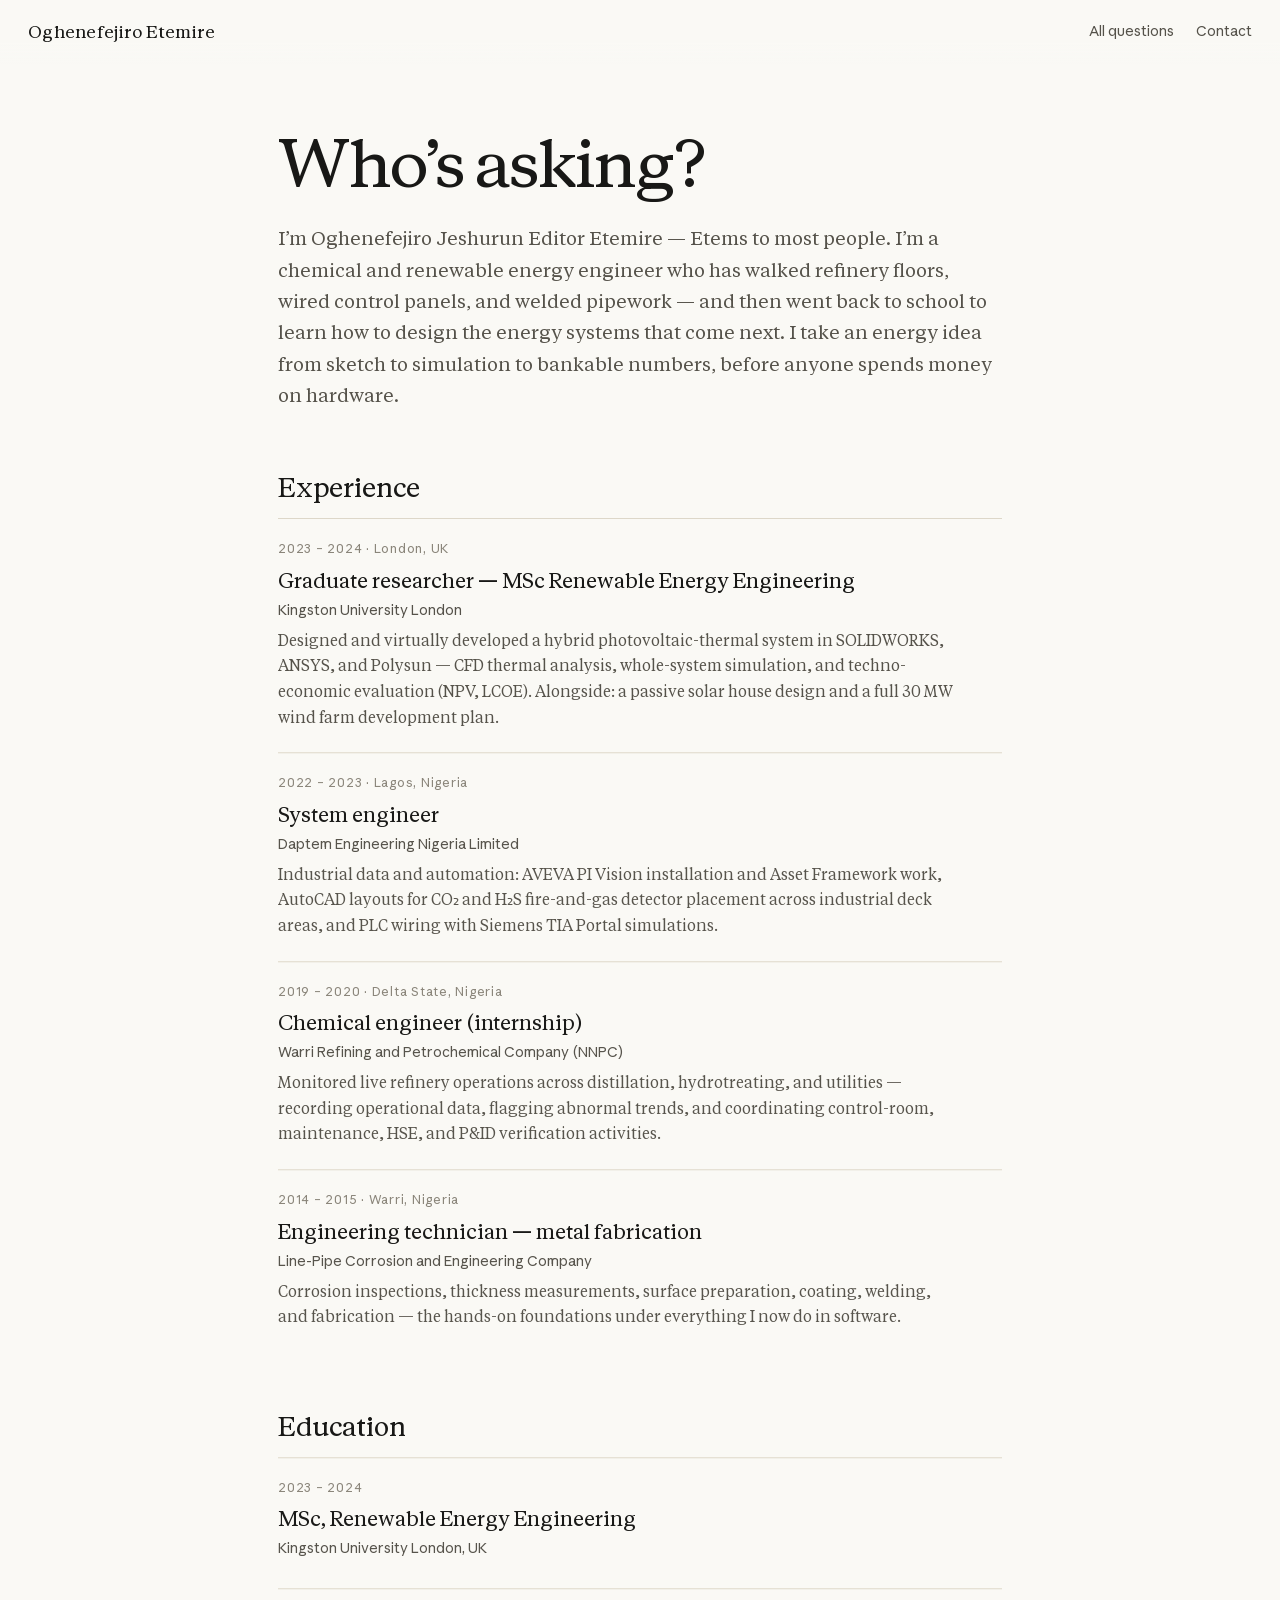
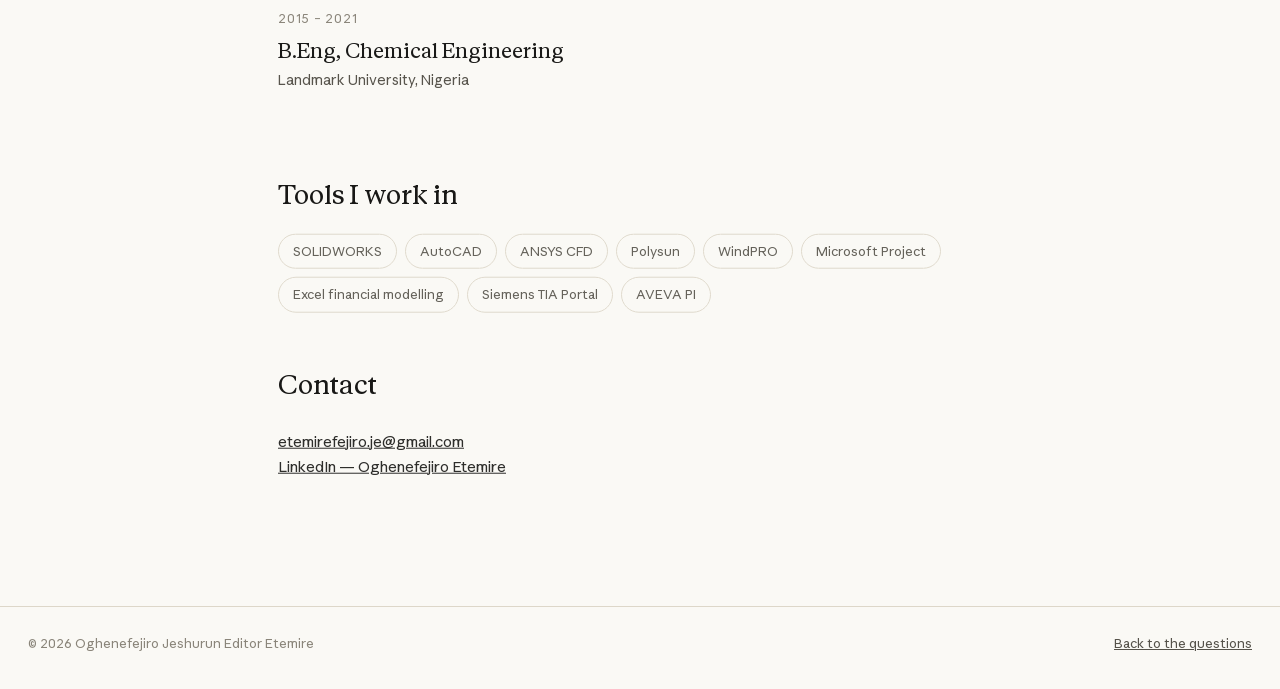
==== commit c788a035: "Point og:image and og:url at the live Vercel domain" ====
--- a/about.html
+++ b/about.html
@@ -9,15 +9,16 @@
 <meta name="theme-color" content="#faf9f5">
 <meta property="og:type" content="profile">
 <meta property="og:site_name" content="Oghenefejiro Etemire — Keep asking.">
+<meta property="og:url" content="https://engineer-portfolio-gold.vercel.app/about.html">
 <meta property="og:title" content="Who's asking? — Oghenefejiro Etemire">
 <meta property="og:description" content="Chemical and renewable energy engineer: refinery floors, fabrication workshops, industrial automation, and an MSc in Renewable Energy Engineering.">
-<meta property="og:image" content="assets/img/og.jpg">
+<meta property="og:image" content="https://engineer-portfolio-gold.vercel.app/assets/img/og.jpg">
 <meta property="og:image:width" content="1200">
 <meta property="og:image:height" content="630">
 <meta name="twitter:card" content="summary_large_image">
 <meta name="twitter:title" content="Who's asking? — Oghenefejiro Etemire">
 <meta name="twitter:description" content="From refinery floors to renewable energy design — the engineer behind the questions.">
-<meta name="twitter:image" content="assets/img/og.jpg">
+<meta name="twitter:image" content="https://engineer-portfolio-gold.vercel.app/assets/img/og.jpg">
 <link rel="stylesheet" href="css/main.css">
 <link rel="icon" href="assets/img/favicon.svg" type="image/svg+xml">
 <link rel="icon" href="assets/img/favicon-32.png" sizes="32x32" type="image/png">
--- a/css/main.css
+++ b/css/main.css
@@ -83,7 +83,11 @@
   pointer-events: none; user-select: none;
 }
 
-.q-node { position: absolute; width: 440px; text-align: center; }
+.q-node {
+  position: absolute; width: 440px; text-align: center; z-index: 40;
+  background: rgba(250, 249, 245, 0.94); border-radius: 10px;
+  padding: 22px 26px; box-sizing: border-box;
+}
 .q-node h2 { font-family: var(--serif); font-weight: 400; font-size: 46px; line-height: 1.15; margin-bottom: 12px; }
 .q-node h2 a { text-decoration: none; }
 .q-node h2 a:hover { font-style: italic; }
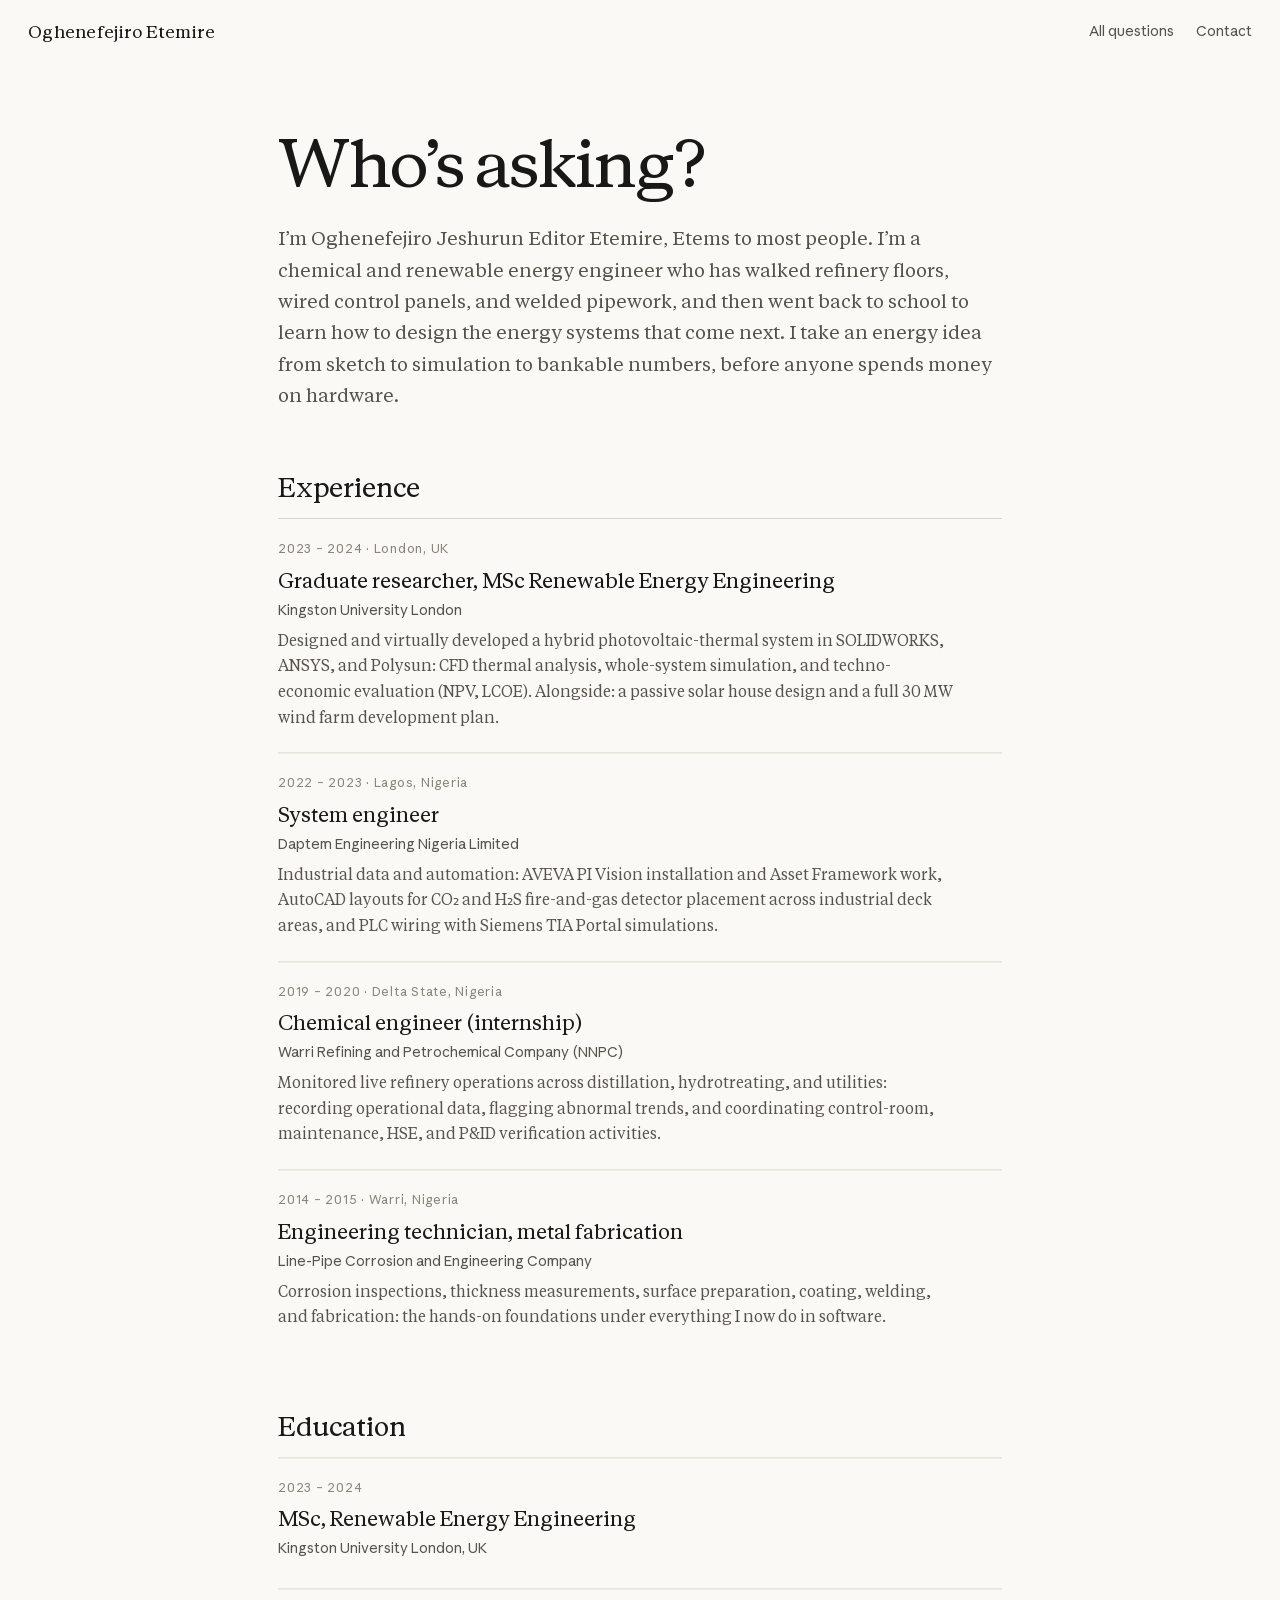
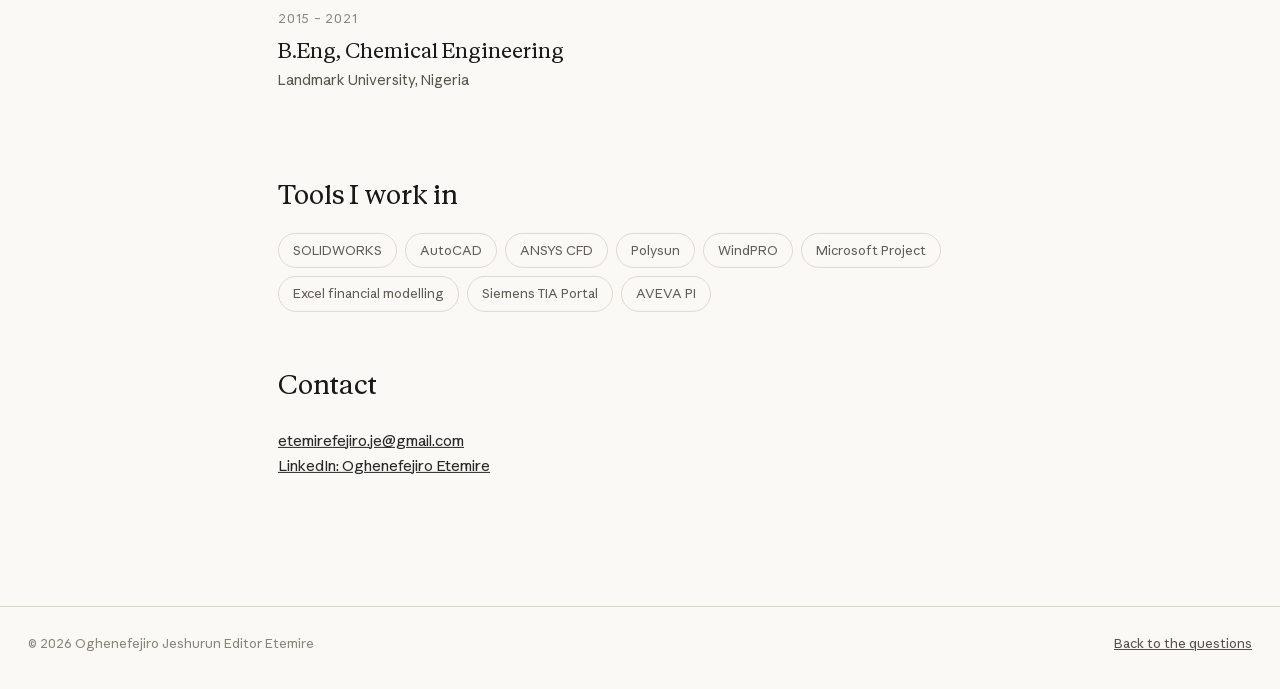
==== commit 5c964a26: "[Content] Apply Etems' project story and remove all em dashes First-person voice across case pages; " ====
--- a/about.html
+++ b/about.html
@@ -3,21 +3,21 @@
 <head>
 <meta charset="utf-8">
 <meta name="viewport" content="width=device-width, initial-scale=1">
-<title>About — Oghenefejiro Etemire</title>
+<title>About · Oghenefejiro Etemire</title>
 <meta name="description" content="Chemical and renewable energy engineer: refinery floors, fabrication workshops, industrial automation, and an MSc in Renewable Energy Engineering.">
 <meta name="author" content="Oghenefejiro Jeshurun Editor Etemire">
 <meta name="theme-color" content="#faf9f5">
 <meta property="og:type" content="profile">
-<meta property="og:site_name" content="Oghenefejiro Etemire — Keep asking.">
+<meta property="og:site_name" content="Oghenefejiro Etemire · Keep asking.">
 <meta property="og:url" content="https://engineer-portfolio-gold.vercel.app/about.html">
-<meta property="og:title" content="Who's asking? — Oghenefejiro Etemire">
+<meta property="og:title" content="Who's asking? · Oghenefejiro Etemire">
 <meta property="og:description" content="Chemical and renewable energy engineer: refinery floors, fabrication workshops, industrial automation, and an MSc in Renewable Energy Engineering.">
 <meta property="og:image" content="https://engineer-portfolio-gold.vercel.app/assets/img/og.jpg">
 <meta property="og:image:width" content="1200">
 <meta property="og:image:height" content="630">
 <meta name="twitter:card" content="summary_large_image">
-<meta name="twitter:title" content="Who's asking? — Oghenefejiro Etemire">
-<meta name="twitter:description" content="From refinery floors to renewable energy design — the engineer behind the questions.">
+<meta name="twitter:title" content="Who's asking? · Oghenefejiro Etemire">
+<meta name="twitter:description" content="From refinery floors to renewable energy design: the engineer behind the questions.">
 <meta name="twitter:image" content="https://engineer-portfolio-gold.vercel.app/assets/img/og.jpg">
 <link rel="stylesheet" href="css/main.css">
 <link rel="icon" href="assets/img/favicon.svg" type="image/svg+xml">
@@ -37,15 +37,15 @@
 
 <main class="about">
   <h1>Who&rsquo;s asking?</h1>
-  <p class="lede">I&rsquo;m Oghenefejiro Jeshurun Editor Etemire &mdash; Etems to most people. I&rsquo;m a chemical and renewable energy engineer who has walked refinery floors, wired control panels, and welded pipework &mdash; and then went back to school to learn how to design the energy systems that come next. I take an energy idea from sketch to simulation to bankable numbers, before anyone spends money on hardware.</p>
+  <p class="lede">I&rsquo;m Oghenefejiro Jeshurun Editor Etemire, Etems to most people. I&rsquo;m a chemical and renewable energy engineer who has walked refinery floors, wired control panels, and welded pipework, and then went back to school to learn how to design the energy systems that come next. I take an energy idea from sketch to simulation to bankable numbers, before anyone spends money on hardware.</p>
 
   <h2>Experience</h2>
 
   <div class="xp will-reveal">
     <p class="when">2023 &ndash; 2024 &middot; London, UK</p>
-    <h3>Graduate researcher &mdash; MSc Renewable Energy Engineering</h3>
+    <h3>Graduate researcher, MSc Renewable Energy Engineering</h3>
     <p class="org">Kingston University London</p>
-    <p>Designed and virtually developed a hybrid photovoltaic-thermal system in SOLIDWORKS, ANSYS, and Polysun &mdash; CFD thermal analysis, whole-system simulation, and techno-economic evaluation (NPV, LCOE). Alongside: a passive solar house design and a full 30&thinsp;MW wind farm development plan.</p>
+    <p>Designed and virtually developed a hybrid photovoltaic-thermal system in SOLIDWORKS, ANSYS, and Polysun: CFD thermal analysis, whole-system simulation, and techno-economic evaluation (NPV, LCOE). Alongside: a passive solar house design and a full 30&thinsp;MW wind farm development plan.</p>
   </div>
 
   <div class="xp will-reveal">
@@ -59,14 +59,14 @@
     <p class="when">2019 &ndash; 2020 &middot; Delta State, Nigeria</p>
     <h3>Chemical engineer (internship)</h3>
     <p class="org">Warri Refining and Petrochemical Company (NNPC)</p>
-    <p>Monitored live refinery operations across distillation, hydrotreating, and utilities &mdash; recording operational data, flagging abnormal trends, and coordinating control-room, maintenance, HSE, and P&amp;ID verification activities.</p>
+    <p>Monitored live refinery operations across distillation, hydrotreating, and utilities: recording operational data, flagging abnormal trends, and coordinating control-room, maintenance, HSE, and P&amp;ID verification activities.</p>
   </div>
 
   <div class="xp will-reveal">
     <p class="when">2014 &ndash; 2015 &middot; Warri, Nigeria</p>
-    <h3>Engineering technician &mdash; metal fabrication</h3>
+    <h3>Engineering technician, metal fabrication</h3>
     <p class="org">Line-Pipe Corrosion and Engineering Company</p>
-    <p>Corrosion inspections, thickness measurements, surface preparation, coating, welding, and fabrication &mdash; the hands-on foundations under everything I now do in software.</p>
+    <p>Corrosion inspections, thickness measurements, surface preparation, coating, welding, and fabrication: the hands-on foundations under everything I now do in software.</p>
   </div>
 
   <h2>Education</h2>
@@ -97,7 +97,7 @@
   <h2>Contact</h2>
   <div class="contact-block will-reveal">
     <p><a href="mailto:etemirefejiro.je@gmail.com">etemirefejiro.je@gmail.com</a></p>
-    <p><a href="https://www.linkedin.com/in/oghenefejiro-etemire-bb368b223" target="_blank" rel="noopener">LinkedIn &mdash; Oghenefejiro Etemire</a></p>
+    <p><a href="https://www.linkedin.com/in/oghenefejiro-etemire-bb368b223" target="_blank" rel="noopener">LinkedIn: Oghenefejiro Etemire</a></p>
   </div>
 </main>
 
--- a/css/main.css
+++ b/css/main.css
@@ -1,4 +1,4 @@
-/* ============ Etems — design system ============ */
+/* ============ Etems design system ============ */
 
 @font-face {
   font-family: "Etems Display";
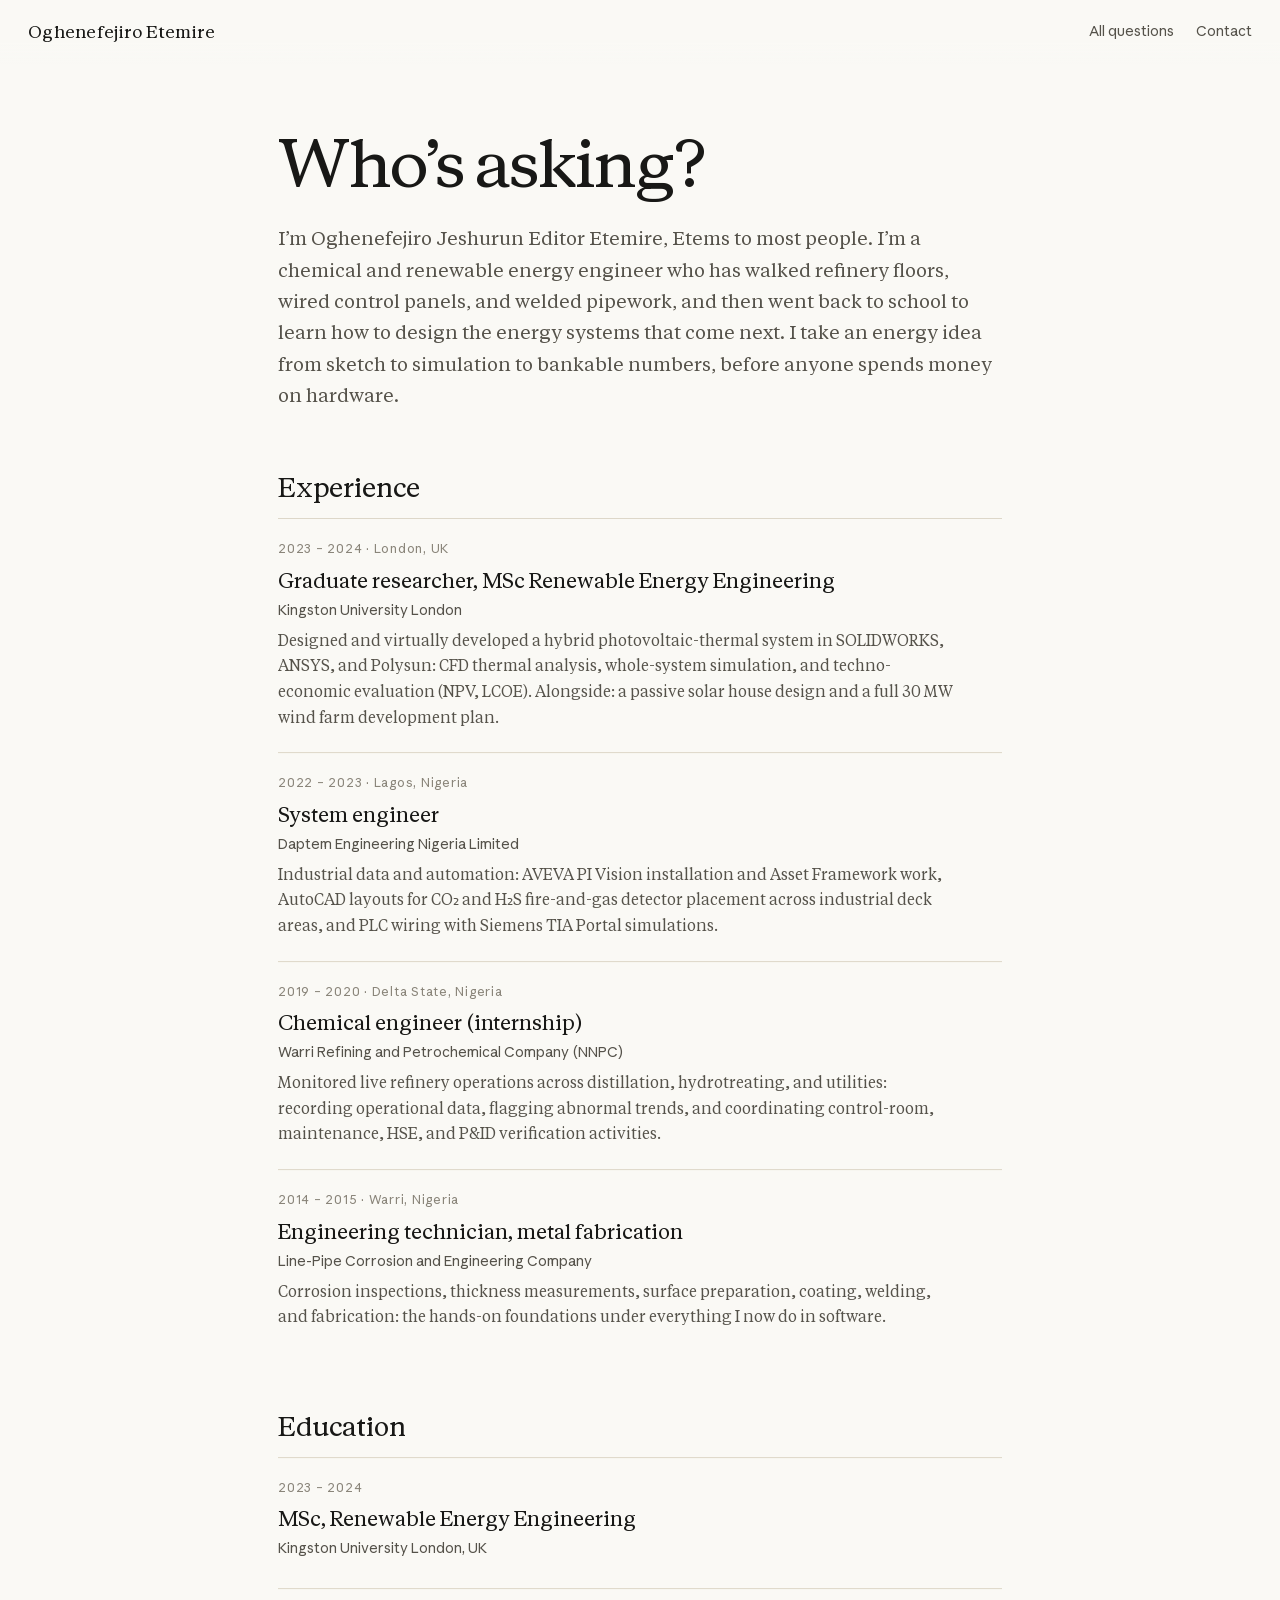
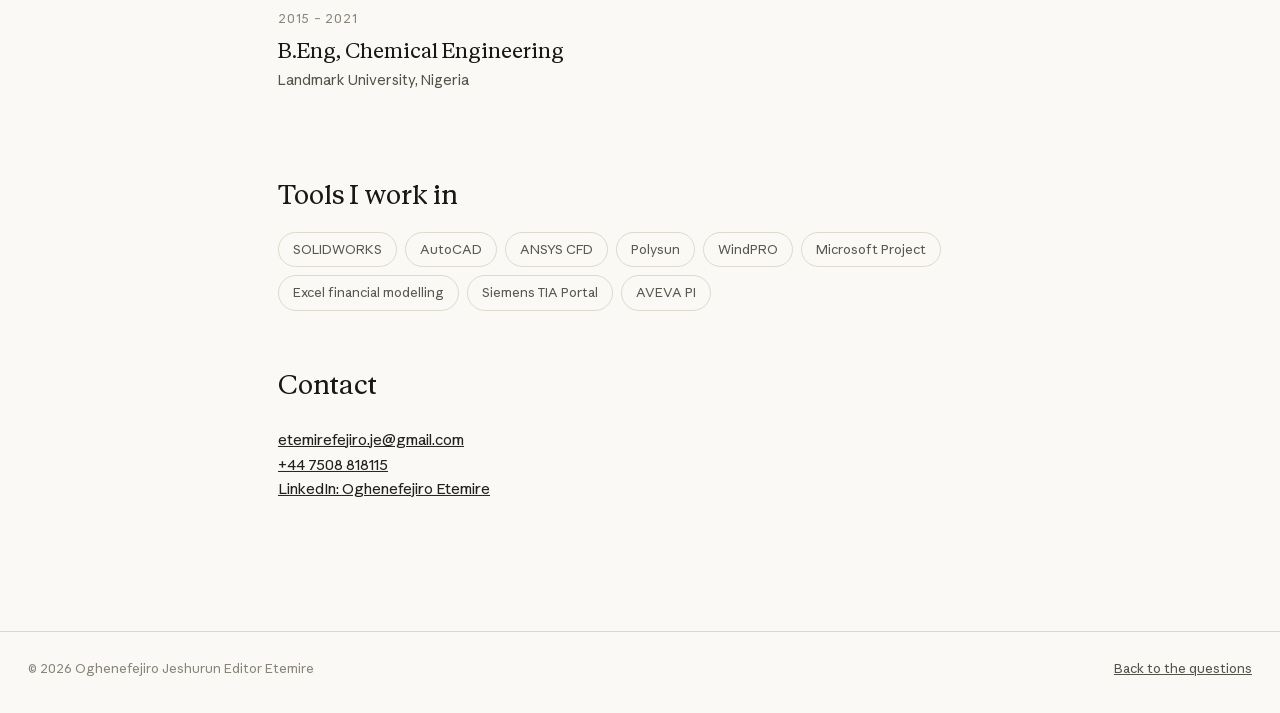
==== commit f5526dc3: "[Contact] Add phone number to the About page contact block" ====
--- a/about.html
+++ b/about.html
@@ -97,6 +97,7 @@
   <h2>Contact</h2>
   <div class="contact-block will-reveal">
     <p><a href="mailto:etemirefejiro.je@gmail.com">etemirefejiro.je@gmail.com</a></p>
+    <p><a href="tel:+447508818115">+44 7508 818115</a></p>
     <p><a href="https://www.linkedin.com/in/oghenefejiro-etemire-bb368b223" target="_blank" rel="noopener">LinkedIn: Oghenefejiro Etemire</a></p>
   </div>
 </main>
